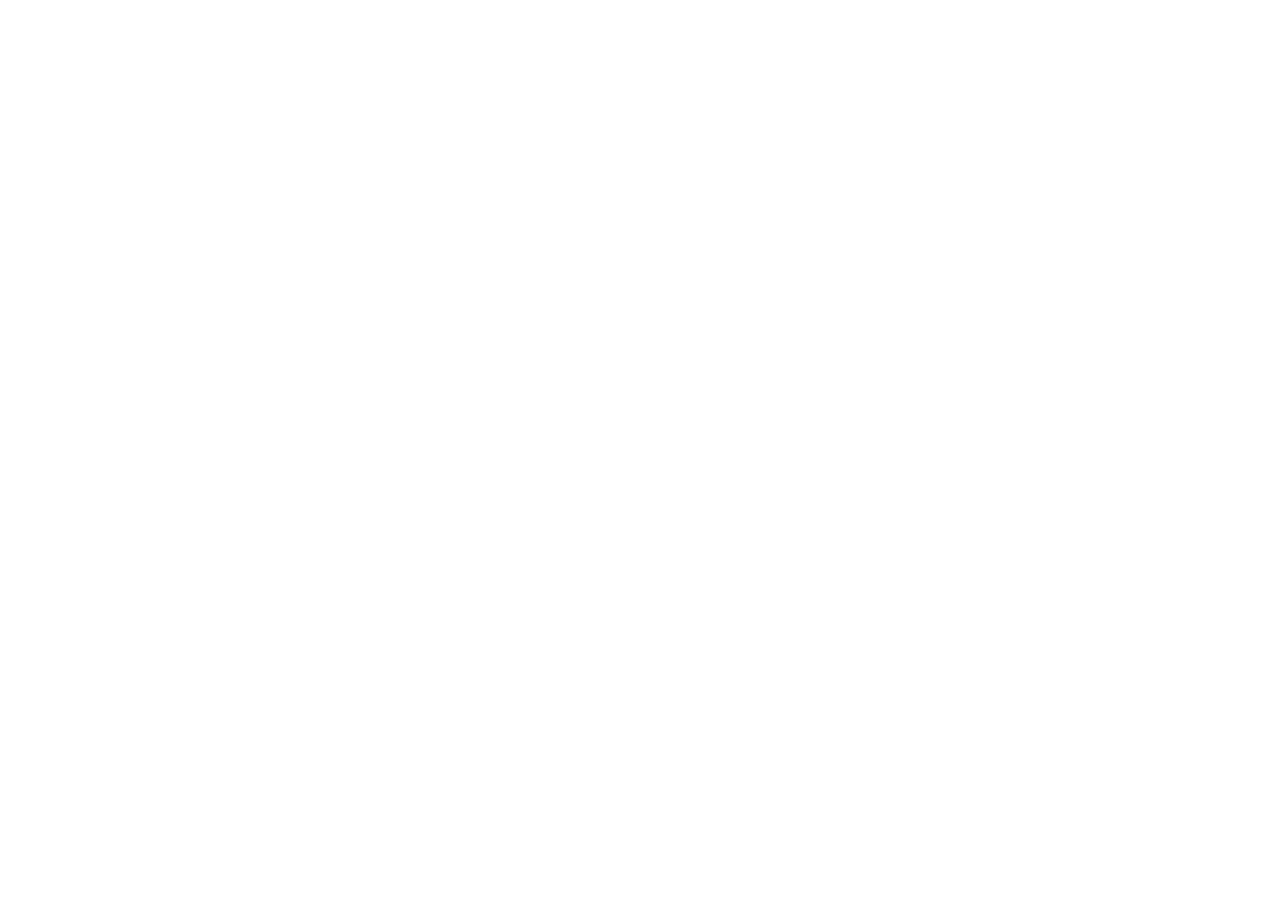
==== index.html @ f947a169 "Publish the standalone Histology Lab 2 website" ====
<!doctype html>
<html lang="zh-Hant">
  <head>
    <meta charset="UTF-8" />
    <link rel="icon" type="image/svg+xml" href="/histology-lab-2/favicon.svg" />
    <meta name="viewport" content="width=device-width, initial-scale=1.0" />
    <meta name="theme-color" content="#087f8c" />
    <meta name="description" content="組織實-2看圖填答：老師上課講義、伴學講義與線上顯微鏡。" />
    <title>組織實-2</title>
    <script type="module" crossorigin src="/histology-lab-2/assets/index-4Oj2zK7u.js"></script>
    <link rel="stylesheet" crossorigin href="/histology-lab-2/assets/index-Cwxm5oMf.css">
  </head>
  <body><div id="root"></div></body>
</html>
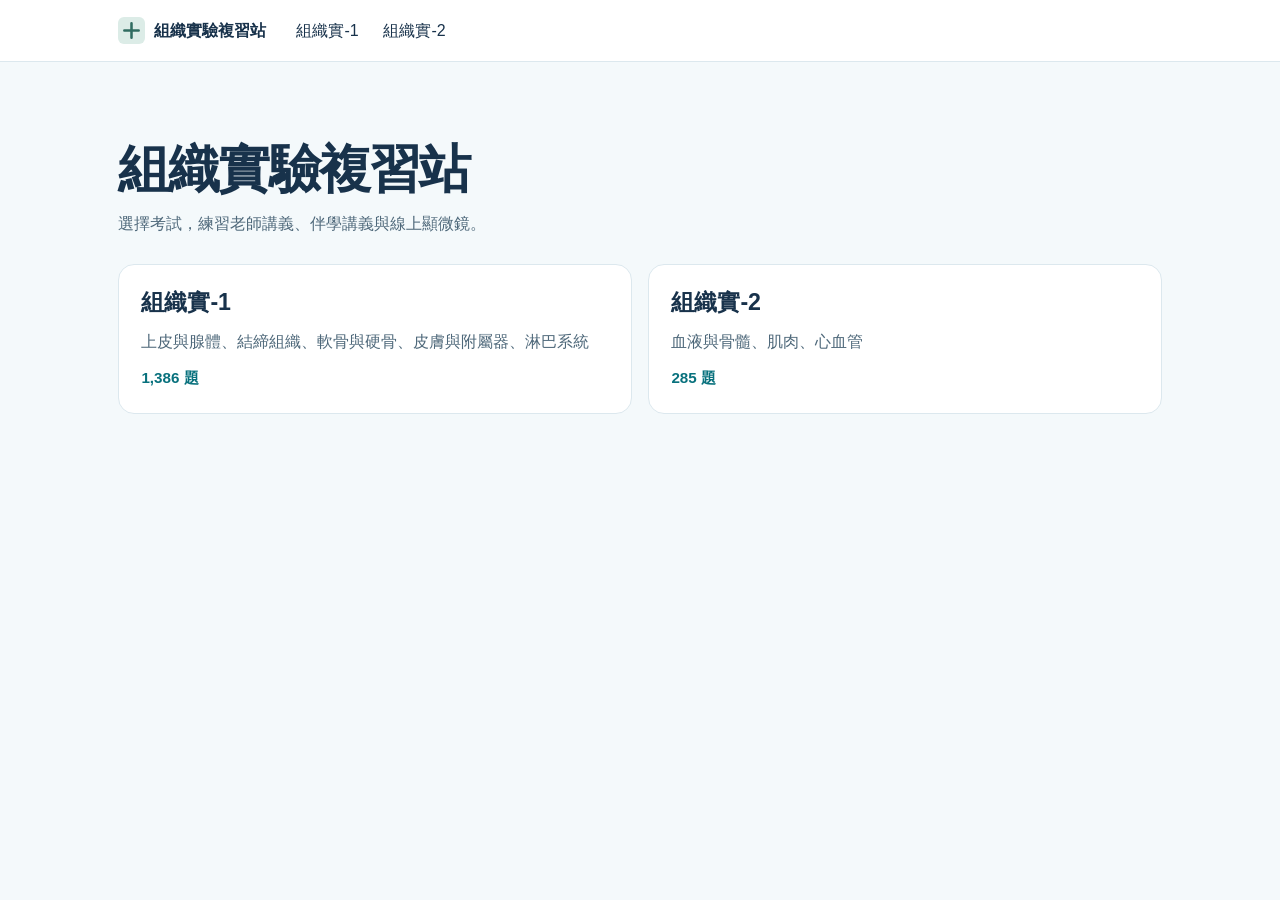
==== commit 7baad97e: "Add a shared Histology Lab 1 and 2 practice homepage" ====
--- a/index.html
+++ b/index.html
@@ -1,14 +1,164 @@
 <!doctype html>
 <html lang="zh-Hant">
-  <head>
-    <meta charset="UTF-8" />
-    <link rel="icon" type="image/svg+xml" href="/histology-lab-2/favicon.svg" />
-    <meta name="viewport" content="width=device-width, initial-scale=1.0" />
-    <meta name="theme-color" content="#087f8c" />
-    <meta name="description" content="組織實-2看圖填答：老師上課講義、伴學講義與線上顯微鏡。" />
-    <title>組織實-2</title>
-    <script type="module" crossorigin src="/histology-lab-2/assets/index-4Oj2zK7u.js"></script>
-    <link rel="stylesheet" crossorigin href="/histology-lab-2/assets/index-Cwxm5oMf.css">
-  </head>
-  <body><div id="root"></div></body>
+<head>
+  <meta charset="utf-8">
+  <meta name="viewport" content="width=device-width, initial-scale=1">
+  <meta name="theme-color" content="#087d8a">
+  <meta name="description" content="陽明組織學實驗複習站。依考試練習老師講義、伴學講義與線上顯微鏡。">
+  <link rel="icon" href="./favicon.svg" type="image/svg+xml">
+  <title>組織實驗複習站</title>
+  <style>
+    :root {
+      color-scheme: light;
+      font: 16px/1.6 -apple-system, BlinkMacSystemFont, "Segoe UI", sans-serif;
+      --ink: #18324b;
+      --muted: #4e687a;
+      --accent: #08717d;
+      --line: #dce8ee;
+      --soft: #eaf7fa;
+      background: #f4f9fb;
+      color: var(--ink);
+    }
+    * { box-sizing: border-box; }
+    body { margin: 0; height: 100vh; height: 100dvh; display: flex; flex-direction: column; }
+    a { color: inherit; }
+    [hidden] { display: none !important; }
+    :focus-visible { outline: 3px solid var(--accent); outline-offset: 3px; }
+    header { background: #fff; border-bottom: 1px solid var(--line); }
+    .bar {
+      width: min(100%, 1100px);
+      margin-inline: auto;
+      padding: .8rem clamp(1rem, 4vw, 1.75rem);
+      display: flex; align-items: center; flex-wrap: wrap; gap: .5rem 1.25rem;
+    }
+    .brand { display: inline-flex; align-items: center; gap: .55rem; font-weight: 750; text-decoration: none; }
+    .brand img { width: 1.7rem; height: 1.7rem; }
+    nav { display: flex; flex-wrap: wrap; gap: .25rem; }
+    nav a { padding: .3rem .65rem; border-radius: .5rem; text-decoration: none; }
+    nav a:hover, nav a[aria-current] { background: var(--soft); color: var(--accent); }
+    main { display: flex; flex: 1; min-height: 0; }
+    .home { width: 100%; overflow: auto; }
+    .home-inner { max-width: 1100px; margin: auto; padding: clamp(2rem, 7vw, 4.75rem) clamp(1rem, 4vw, 1.75rem); }
+    h1 { margin: 0; font-size: clamp(2rem, 6vw, 3.25rem); line-height: 1.2; letter-spacing: -.035em; }
+    .intro { margin: .65rem 0 1.75rem; color: var(--muted); }
+    .cards { display: grid; grid-template-columns: repeat(auto-fit, minmax(min(100%, 20rem), 1fr)); gap: 1rem; }
+    .card {
+      padding: 1.4rem; background: #fff; border: 1px solid var(--line);
+      border-radius: 1rem; display: grid; gap: .75rem; align-content: start; text-decoration: none;
+    }
+    .card:hover { border-color: var(--accent); }
+    .card h2 { margin: 0; line-height: 1.25; font-size: 1.45rem; }
+    .card p { margin: 0; color: var(--muted); }
+    .question-count { width: fit-content; color: var(--accent); font-size: .95rem; font-weight: 700; }
+    .practice { width: 100%; height: 100%; }
+    iframe { display: block; width: 100%; height: 100%; border: 0; }
+  </style>
+</head>
+<body>
+  <header>
+    <div class="bar">
+      <a class="brand" href="#/"><img src="./favicon.svg" alt="">組織實驗複習站</a>
+      <nav id="exams" aria-label="組織實驗考試"></nav>
+    </div>
+  </header>
+  <main>
+    <section class="home" id="home" aria-labelledby="home-title">
+      <div class="home-inner">
+        <h1 id="home-title">組織實驗複習站</h1>
+        <p class="intro">選擇考試，練習老師講義、伴學講義與線上顯微鏡。</p>
+        <div class="cards" id="cards"></div>
+        <noscript><p>請啟用 JavaScript 以切換題庫。</p></noscript>
+      </div>
+    </section>
+    <div class="practice" id="practice" hidden></div>
+  </main>
+  <script type="module">
+    // Add an entry here when another lab's practice page is ready.
+    const exams = [
+      {
+        id: '1', title: '組織實-1', page: '../histology-lab-1/',
+        topics: '上皮與腺體、結締組織、軟骨與硬骨、皮膚與附屬器、淋巴系統',
+        questions: 1386,
+      },
+      {
+        id: '2', title: '組織實-2', page: './practice.html',
+        topics: '血液與骨髓、肌肉、心血管',
+        questions: 285,
+      },
+    ];
+    const sections = new Set(['teacher', 'companion', 'microscope']);
+    const byId = new Map(exams.map(exam => [exam.id, exam]));
+    const nav = document.getElementById('exams');
+    const cards = document.getElementById('cards');
+    const home = document.getElementById('home');
+    const practice = document.getElementById('practice');
+    const frames = new Map();
+
+    for (const exam of exams) {
+      const link = document.createElement('a');
+      link.href = '#/' + exam.id;
+      link.dataset.exam = exam.id;
+      link.textContent = exam.title;
+      nav.append(link);
+
+      const card = link.cloneNode();
+      card.className = 'card';
+      const title = document.createElement('h2');
+      title.textContent = exam.title;
+      const topics = document.createElement('p');
+      topics.textContent = exam.topics;
+      const count = document.createElement('span');
+      count.className = 'question-count';
+      count.textContent = exam.questions.toLocaleString('zh-TW') + ' 題';
+      card.replaceChildren(title, topics, count);
+      cards.append(card);
+    }
+
+    function readRoute() {
+      const [first, second] = location.hash.replace(/^#\/?/, '').split('/');
+      if (sections.has(first)) return { id: '2', section: first };
+      const id = first.replace(/^histology-lab-/, '');
+      return { id: byId.has(id) ? id : '', section: sections.has(second) ? second : '' };
+    }
+
+    function showExam(exam, section) {
+      let frame = frames.get(exam.id);
+      if (!frame) {
+        frame = document.createElement('iframe');
+        frame.id = 'exam-' + exam.id;
+        frame.title = exam.title;
+        frame.addEventListener('load', () => {
+          const page = frame.contentDocument;
+          if (!page?.head || !page.querySelector('#root')) return;
+          const style = page.createElement('style');
+          style.textContent = '.site-header, .site-footer { display: none !important; }';
+          page.head.append(style);
+        });
+        frame.src = exam.page + '#/' + (section || 'teacher');
+        frames.set(exam.id, frame);
+        practice.append(frame);
+      } else if (section && frame.contentWindow.location.hash !== '#/' + section) {
+        frame.contentWindow.location.replace('#/' + section);
+      }
+      return frame;
+    }
+
+    function render() {
+      const { id, section } = readRoute();
+      const exam = byId.get(id);
+      home.hidden = Boolean(exam);
+      practice.hidden = !exam;
+      const current = exam ? showExam(exam, section) : null;
+      for (const frame of frames.values()) frame.hidden = frame !== current;
+      for (const link of nav.children) {
+        if (link.dataset.exam === id) link.setAttribute('aria-current', 'page');
+        else link.removeAttribute('aria-current');
+      }
+      document.title = exam ? exam.title + '｜組織實驗複習站' : '組織實驗複習站';
+    }
+
+    window.addEventListener('hashchange', render);
+    render();
+  </script>
+</body>
 </html>
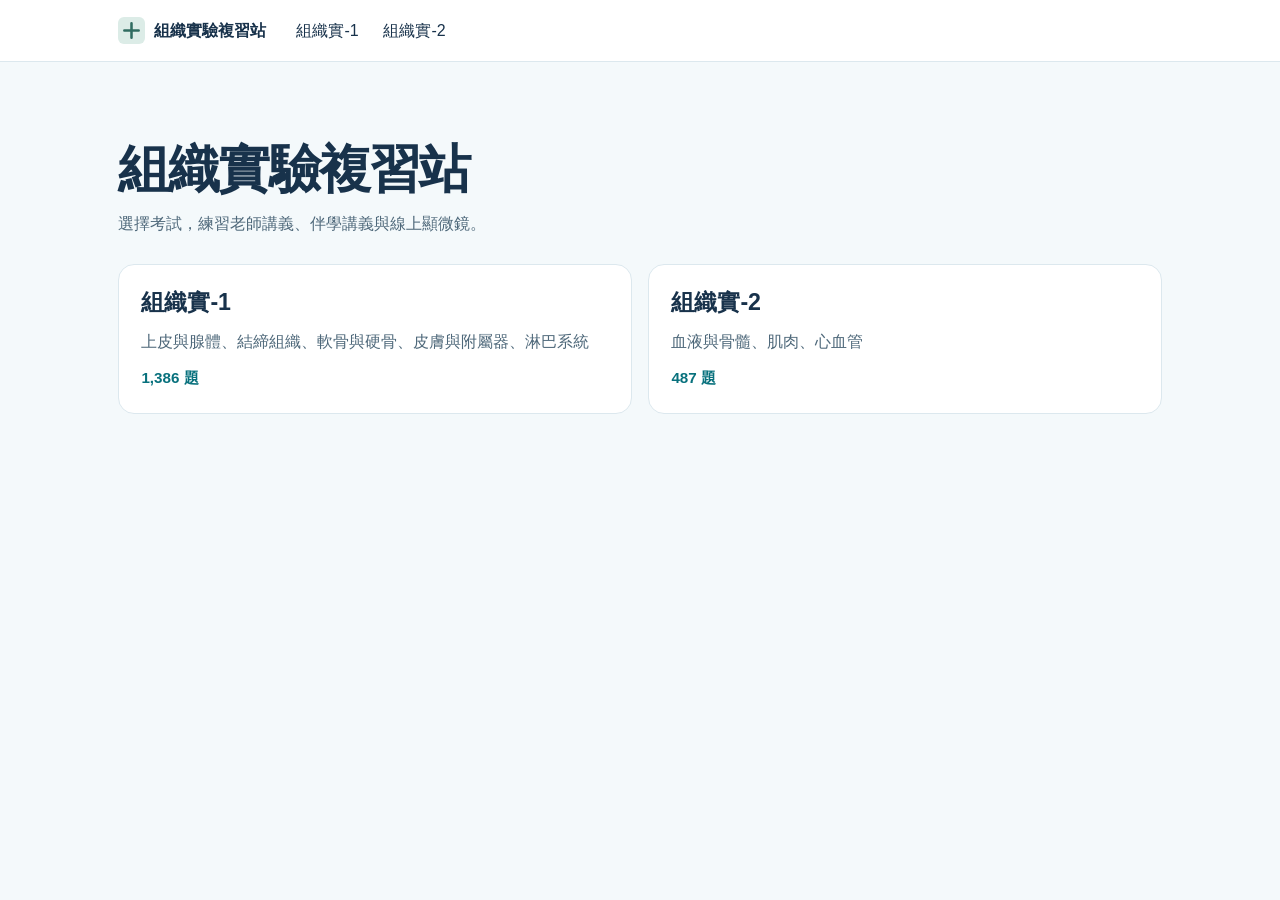
==== commit e3e5310f: "Add cardiovascular histology lab handout practice" ====
--- a/index.html
+++ b/index.html
@@ -83,7 +83,7 @@
       {
         id: '2', title: '組織實-2', page: './practice.html',
         topics: '血液與骨髓、肌肉、心血管',
-        questions: 285,
+        questions: 487,
       },
     ];
     const sections = new Set(['teacher', 'companion', 'microscope']);
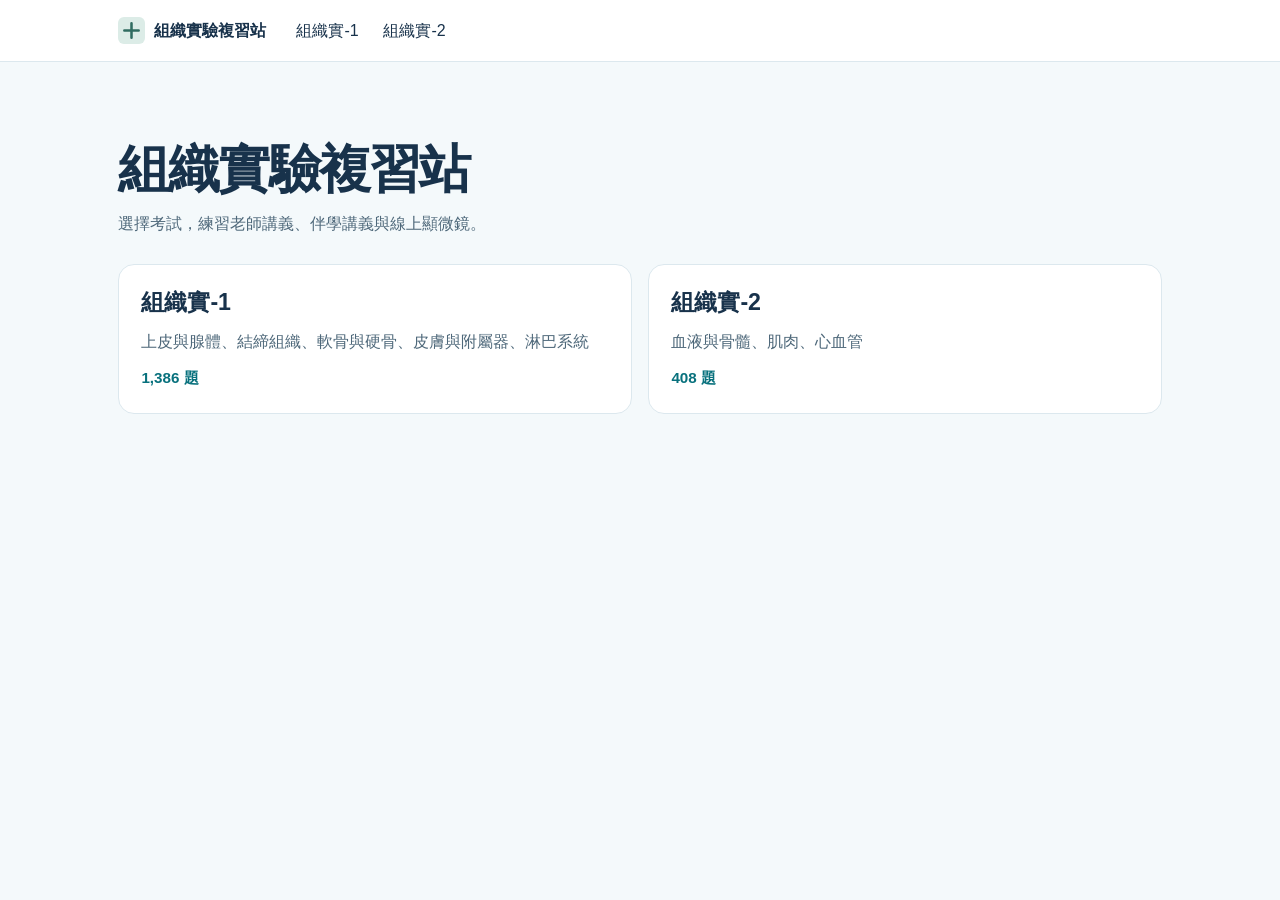
==== commit e5de4d05: "Limit Lab 2 cardiovascular handout practice to marked structures Retain 123 questions matching the s" ====
--- a/index.html
+++ b/index.html
@@ -83,7 +83,7 @@
       {
         id: '2', title: '組織實-2', page: './practice.html',
         topics: '血液與骨髓、肌肉、心血管',
-        questions: 487,
+        questions: 408,
       },
     ];
     const sections = new Set(['teacher', 'companion', 'microscope']);
